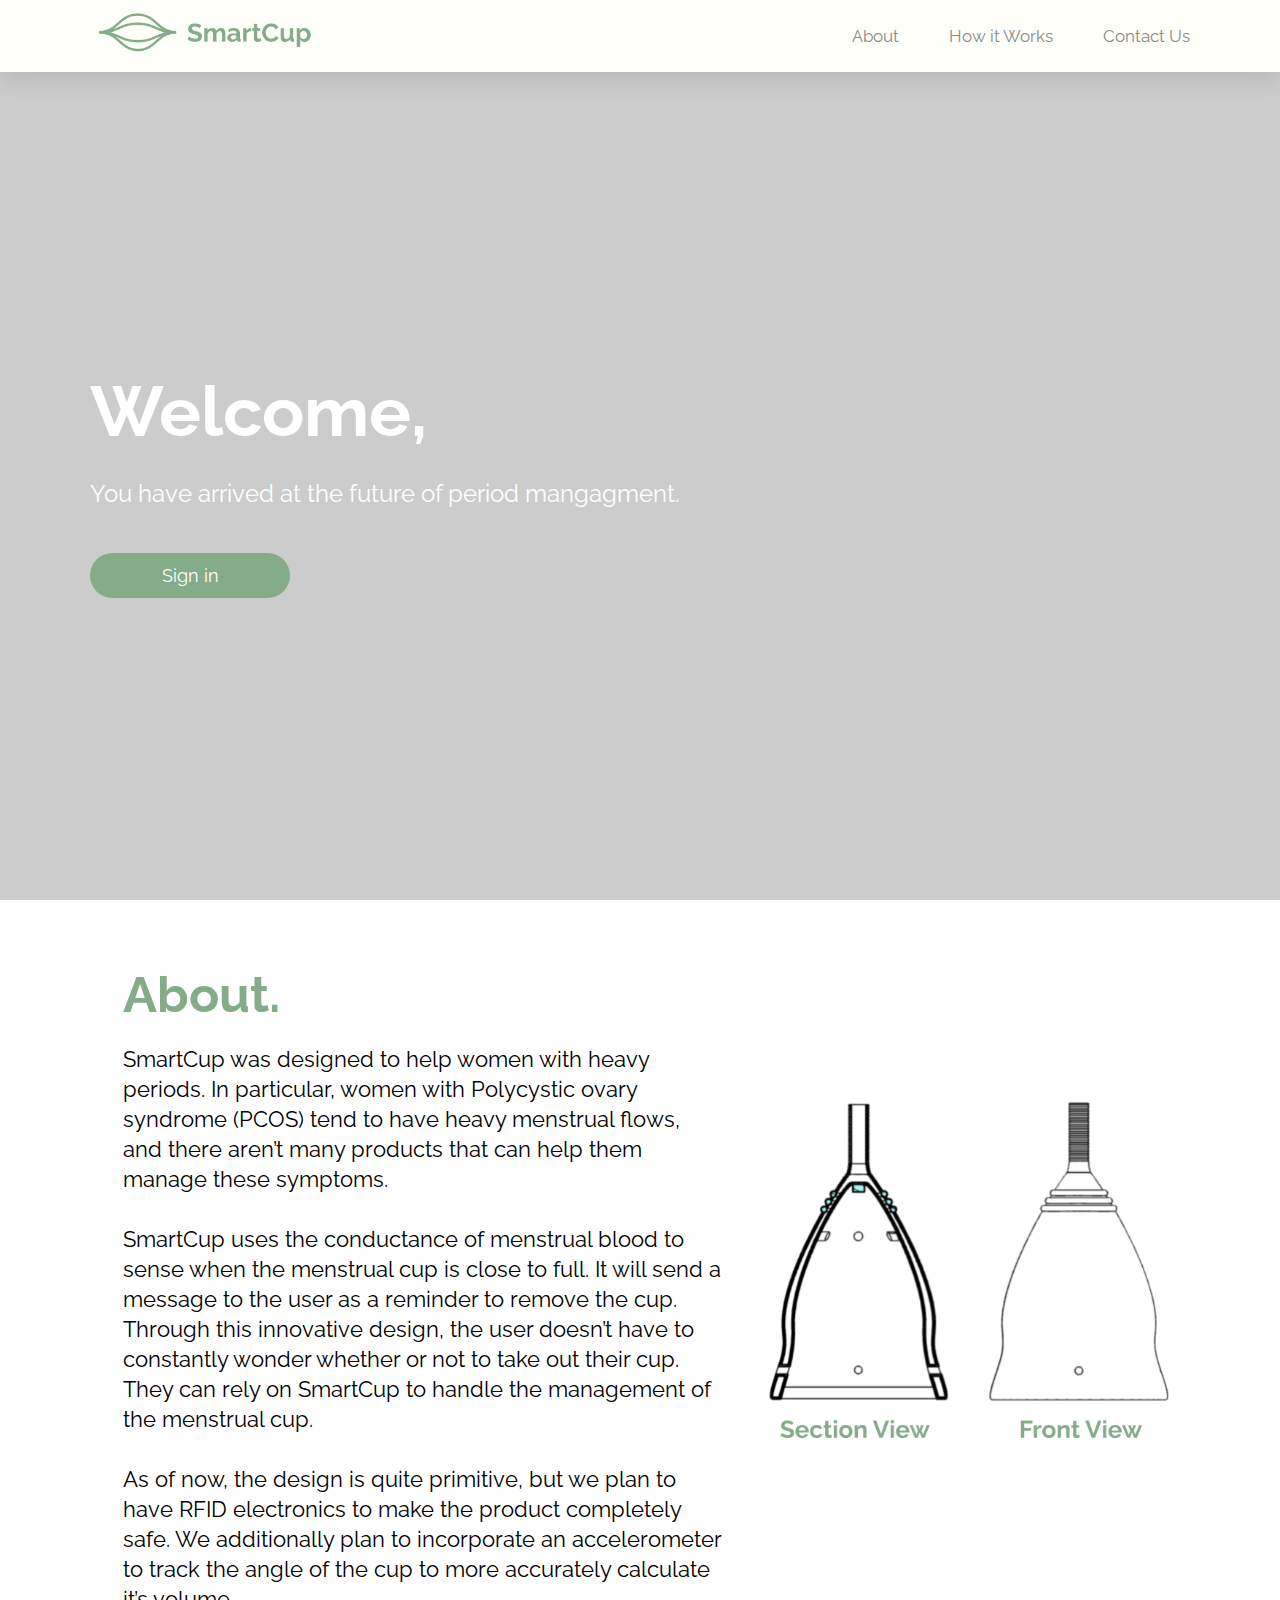
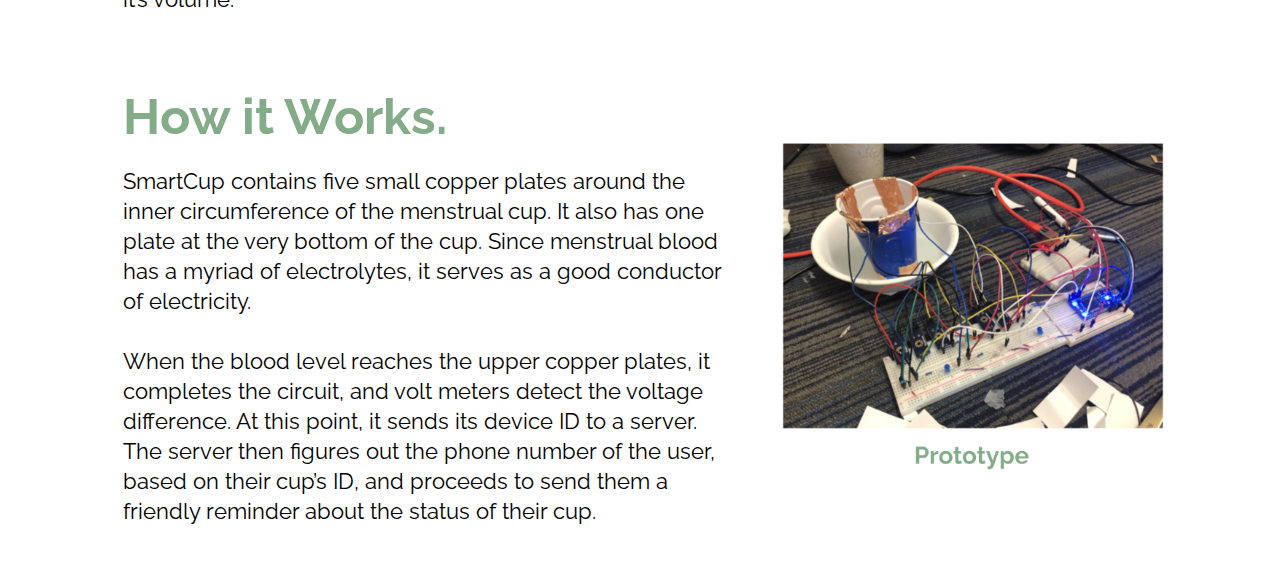
==== webserver/staticTemplates/home.html @ 099a9a1a "The website" ====
<!DOCTYPE html>
<html lang="en">
  <head>
    <meta charset="UTF-8"/>
    <meta name="viewport" content="width=device-width, initial-scale=1.0" />
    <meta http-equiv="X-UA-Compatible" content="ie=edge" />
    <title>Welcome</title>
    <link rel="stylesheet" href="../staticTemplates/home.css" />
  </head>
  <body>

    <div class="nav-container">
      <div class="wrapper">
        <nav>
          <a href="home.html">
            <div class="logo">
              <img src="../staticTemplates/SmartCup.png" alt="Logo" width="250" height="55">
            </div>
          </a>

          <ul class="nav-items">
            <li>
              <a href="#aboutscroll">About</a>
            </li>

            <li>
              <a href="#hwscroll">How it Works</a>
            </li>

            <li>
              <a href="#">Contact Us</a>
            </li>

          </ul>
        </nav>
      </div>
    </div>

    <div class="header-container">
      <div class="wrapper">
        <header>
          <div class="hero-content">
            <h1>Welcome,</h1>
            <p>
              You have arrived at the future of period mangagment.
            </p>
          </div>

        </header>

        <div class="buttons">

          <div class="sig">
            <a href="index.html">Sign in</a>
          </div>

        </div>
      </div>
    </div>

    <div class="about-container" id="aboutscroll">
      <div class="wrapper">
        <header>
          <div class="about-content">
            <h2>About.</h2>
            <p>
SmartCup was designed to help women with heavy periods. In particular, women with Polycystic ovary syndrome (PCOS) tend to have heavy menstrual flows, and there aren’t many products that can help them manage these symptoms.
<br><br>
SmartCup uses the conductance of menstrual blood to sense when the menstrual cup is close to full. It will send a message to the user as a reminder to remove the cup. Through this innovative design, the user doesn’t have to constantly wonder whether or not to take out their cup. They can rely on SmartCup to handle the management of the menstrual cup.

<br><br>As of now, the design is quite primitive, but we plan to have RFID electronics to make the product completely safe. We additionally plan to incorporate an accelerometer to track the angle of the cup to more accurately calculate it’s volume.
            </p>
          </div>
          <div class="viewmc">
          <img src="../staticTemplates/ViewsMC.png" alt="This will display the views"/>
          </div>

        </header>
      </div>
    </div>


    <div class="hw-container" id="hwscroll">
      <div class="wrapper">
        <header>
          <div class="hw-content">
            <h2>How it Works.</h2>
            <p>
SmartCup contains five small copper plates around the inner circumference of the menstrual cup. It also has one plate at the very bottom of the cup. Since menstrual blood has a myriad of electrolytes, it serves as a good conductor of electricity.
<br><br>
When the blood level reaches the upper copper plates, it completes the circuit, and volt meters detect the voltage difference. At this point, it sends its device ID to a server. The server then figures out the phone number of the user, based on their cup’s ID, and proceeds to send them a friendly reminder about the status of their cup.
            </p>
          </div>
          <div class="proto">
          <img src="../staticTemplates/Prototypeimg.png" alt="This will display the views"/>
          </div>

        </header>
      </div>
    </div>


  </body>
</html>
---- webserver/staticTemplates/home.css ----
@import url('https://fonts.googleapis.com/css2?family=Raleway:wght@700&display=swap');

* {
  box-sizing: border-box;
  margin: 0;
}

html {
  scroll-behavior: smooth;
}

body {
  font-family: 'Raleway', sans-serif;
}

.nav-container {
  background: #fffffa;
  box-shadow: 0px 8px 24px rgba(0, 0, 0, 0.1);
  height: 72px;
  margin-top: 0px;
  position: relative;
}

.wrapper {
  width: 1100px;
  margin: 0 auto;
}

nav {
  display: flex;
  align-items: center;
  justify-content: space-between;
  height: 72px;
}

nav ul {
  display: flex;
  padding-inline-start: 0px;
}

nav .logo {
  margin-right: 50px;
}

.nav-items li {
  list-style: none;
  margin-right: 50px;
}

.nav-items li:nth-last-of-type(1) {
  margin: 0;
}

.nav-items li a {
  font-size: 17px;
  color: #8a8a8a;
  text-decoration: none;
  transition: color 0.5s;
}

.nav-items li a:hover {
  color: #84ac88;
}

.header-container {
  width: 100%;
  background-image: linear-gradient(rgba(0, 0, 0, 0.2),rgba(0, 0, 0, 0.2)),url(../staticTemplates/mcgif.gif);
  background-size: cover;
  background-position: center;
  height: calc(100vh - 72px);
  display: flex;
  align-items: center;
}


header {
  display: flex;
  align-items: center;
  justify-content: space-between;
}

header h1 {
  font-size: 70px;
  line-height: 75px;
  color: white;
  margin-bottom: 24px;
}

header p {
  font-size: 24px;
  line-height: 42px;
  color: white;
  width: 600px;
  margin-bottom: 38px;
}

.sig a {
  text-decoration: none;
  color: white;
  list-style: none;
  float:left;
  width: 200px;
  font-size: 18px;
  text-align: center;
  background: #84ac88;
  border-radius: 40px;
  padding: 12px 55px;
  white-space: nowrap;
  transition: 300ms;

}

.buttons a:hover {
    transform: translateY(-8px);
}

.about-container {
  width: 100%;
  background: white;
  background-size: cover;
  background-position: center;
  align-items: center;
  display: ;
}

.about-container wrapper{
  width: 1100px;
  margin: 0 auto;
}

.about-container header {
  align-items: center;
  justify-content: center;
  margin: 0 18%;
width: 70%;
}

.about-container header h2 {
  font-size: 50px;
  line-height: 50px;
  color: #84ac88;
  margin-bottom: 24px;
  margin-top: 70px;
}

.about-container header p {
  font-size: 22px;
  line-height: 30px;
  color: black;
  width: 600px;
  margin-bottom: 38px;
}

.viewmc img {
  width: 500px; /* Will shrink image to 30% of its original width */
  height: auto;
}

.hw-container {
  width: 100%;
  background: white;
  background-size: cover;
  background-position: center;
  align-items: center;
  display: ;
}

.hw-container wrapper{
  width: 1100px;
  margin: 0 auto;
}

.hw-container header {
  align-items: center;
  justify-content: center;
  margin: 0 18%;
width: 70%;
}

.hw-container header h2 {
  font-size: 50px;
  line-height: 50px;
  color: #84ac88;
  margin-bottom: 24px;
  margin-top: 40px;
}

.hw-container header p {
  font-size: 22px;
  line-height: 30px;
  color: black;
  width: 600px;
  margin-bottom: 38px;
}

.proto img {
  width: 500px; /* Will shrink image to 30% of its original width */
  height: auto;
}
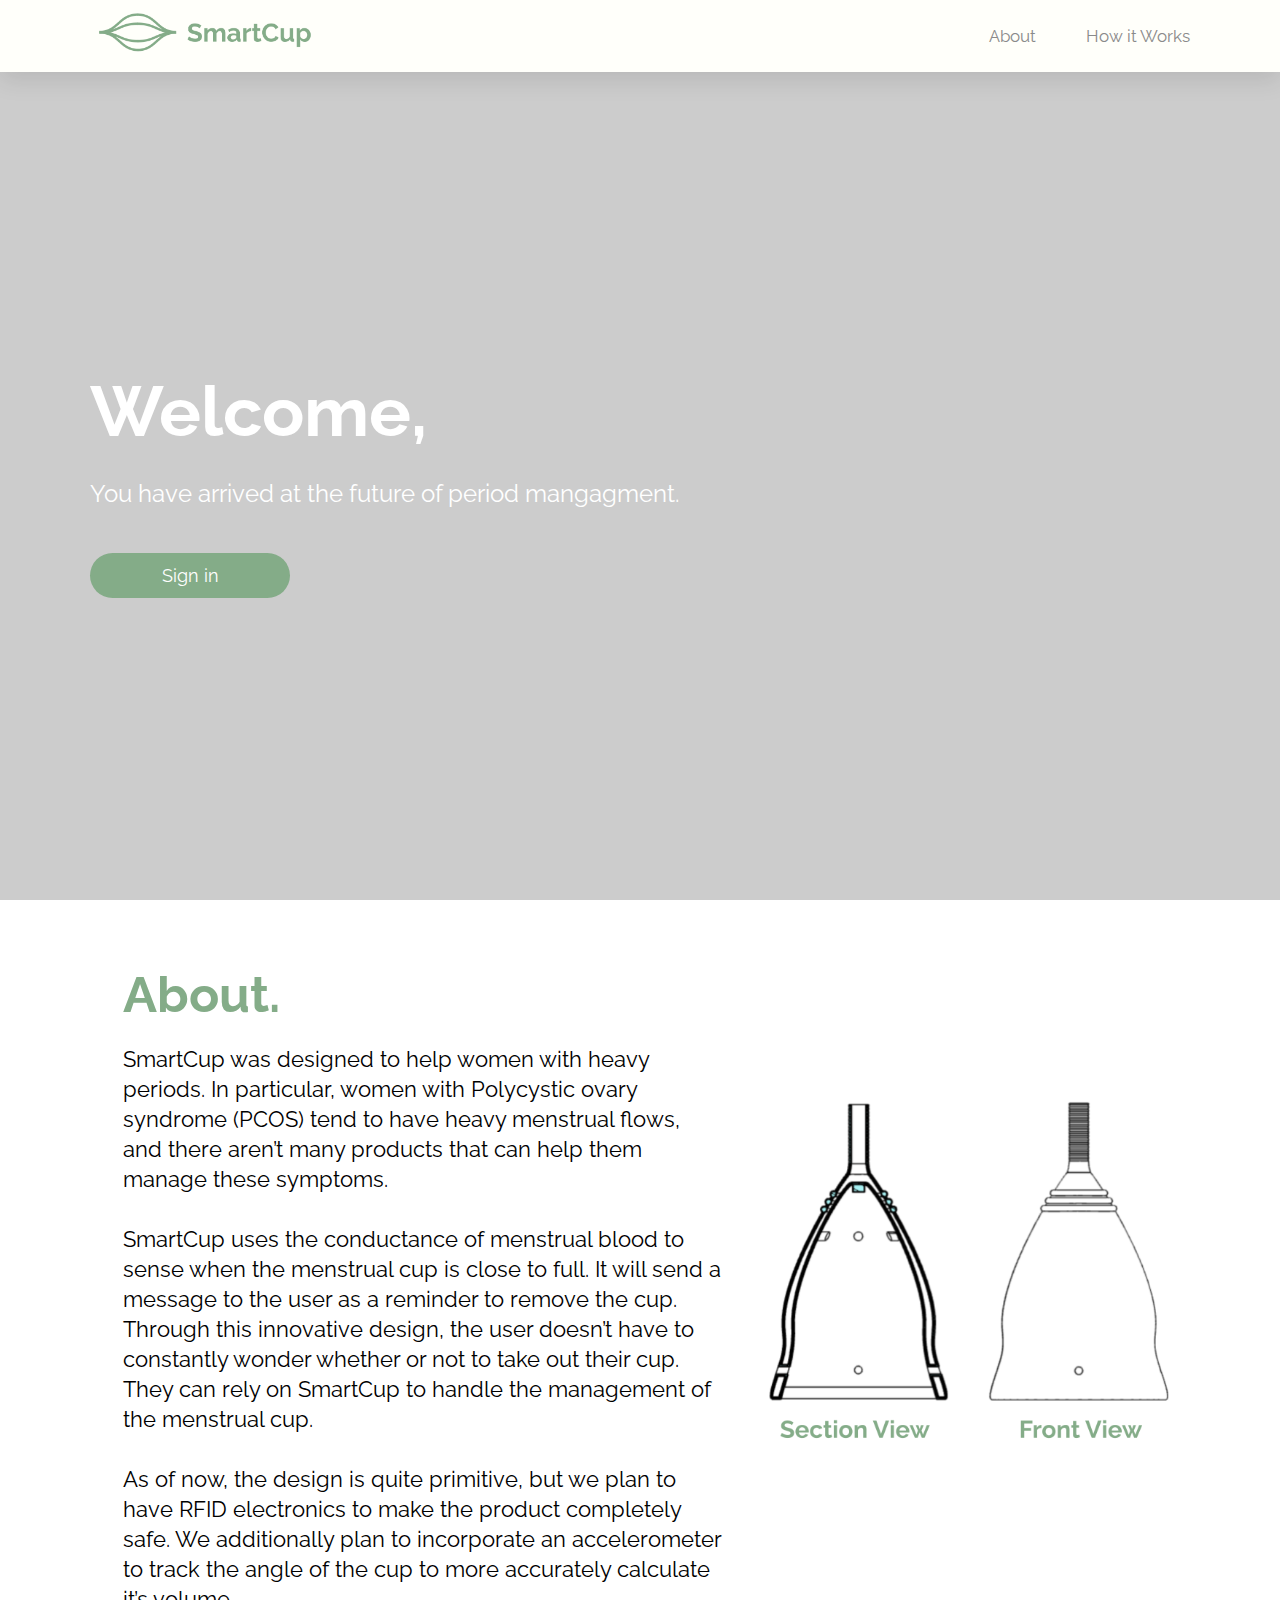
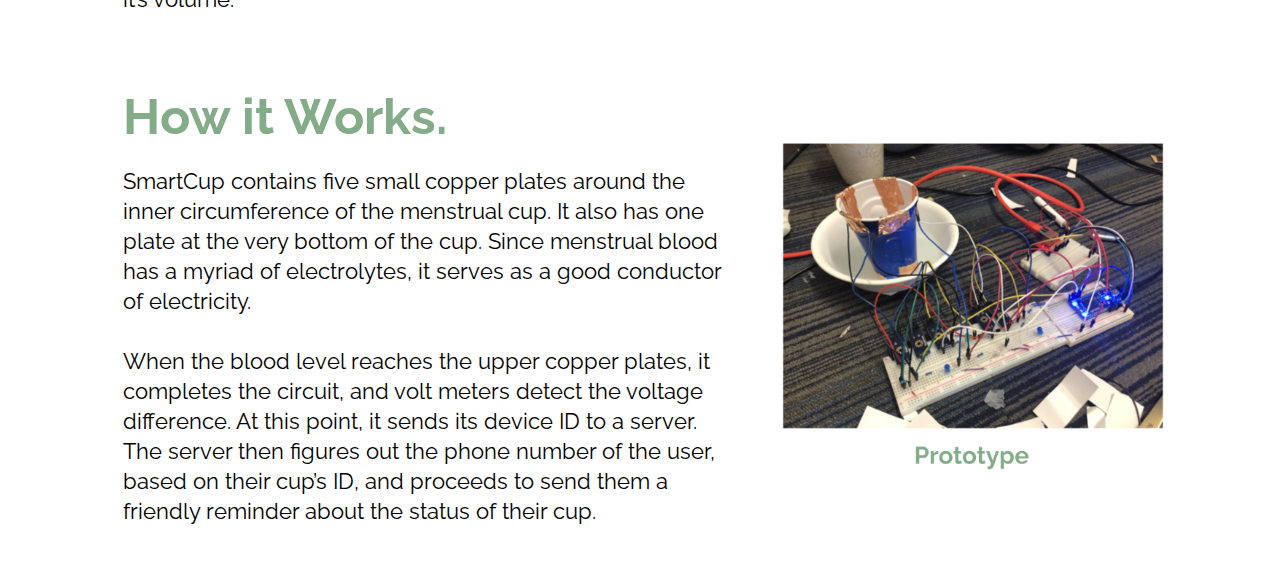
==== commit dfbd8c06: "remove contact us" ====
--- a/webserver/staticTemplates/home.html
+++ b/webserver/staticTemplates/home.html
@@ -27,9 +27,6 @@
               <a href="#hwscroll">How it Works</a>
             </li>
 
-            <li>
-              <a href="#">Contact Us</a>
-            </li>
 
           </ul>
         </nav>
